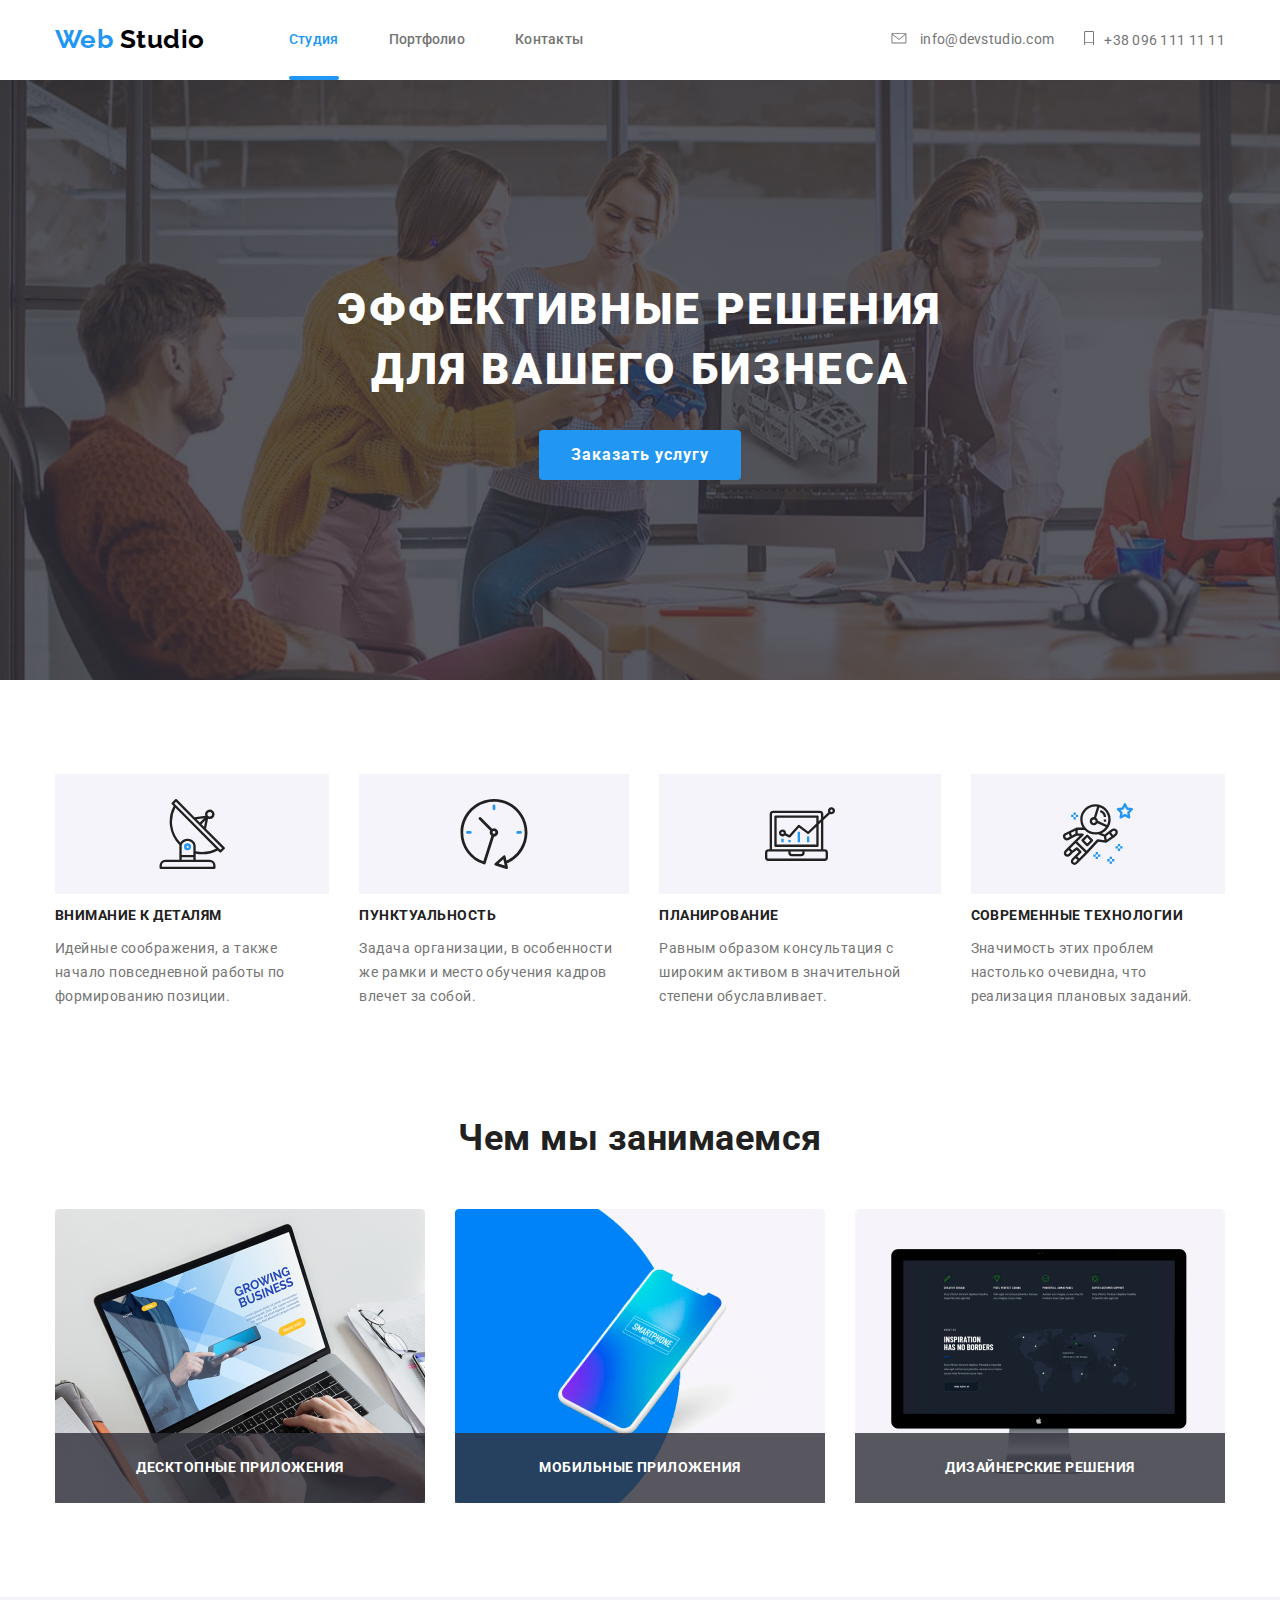
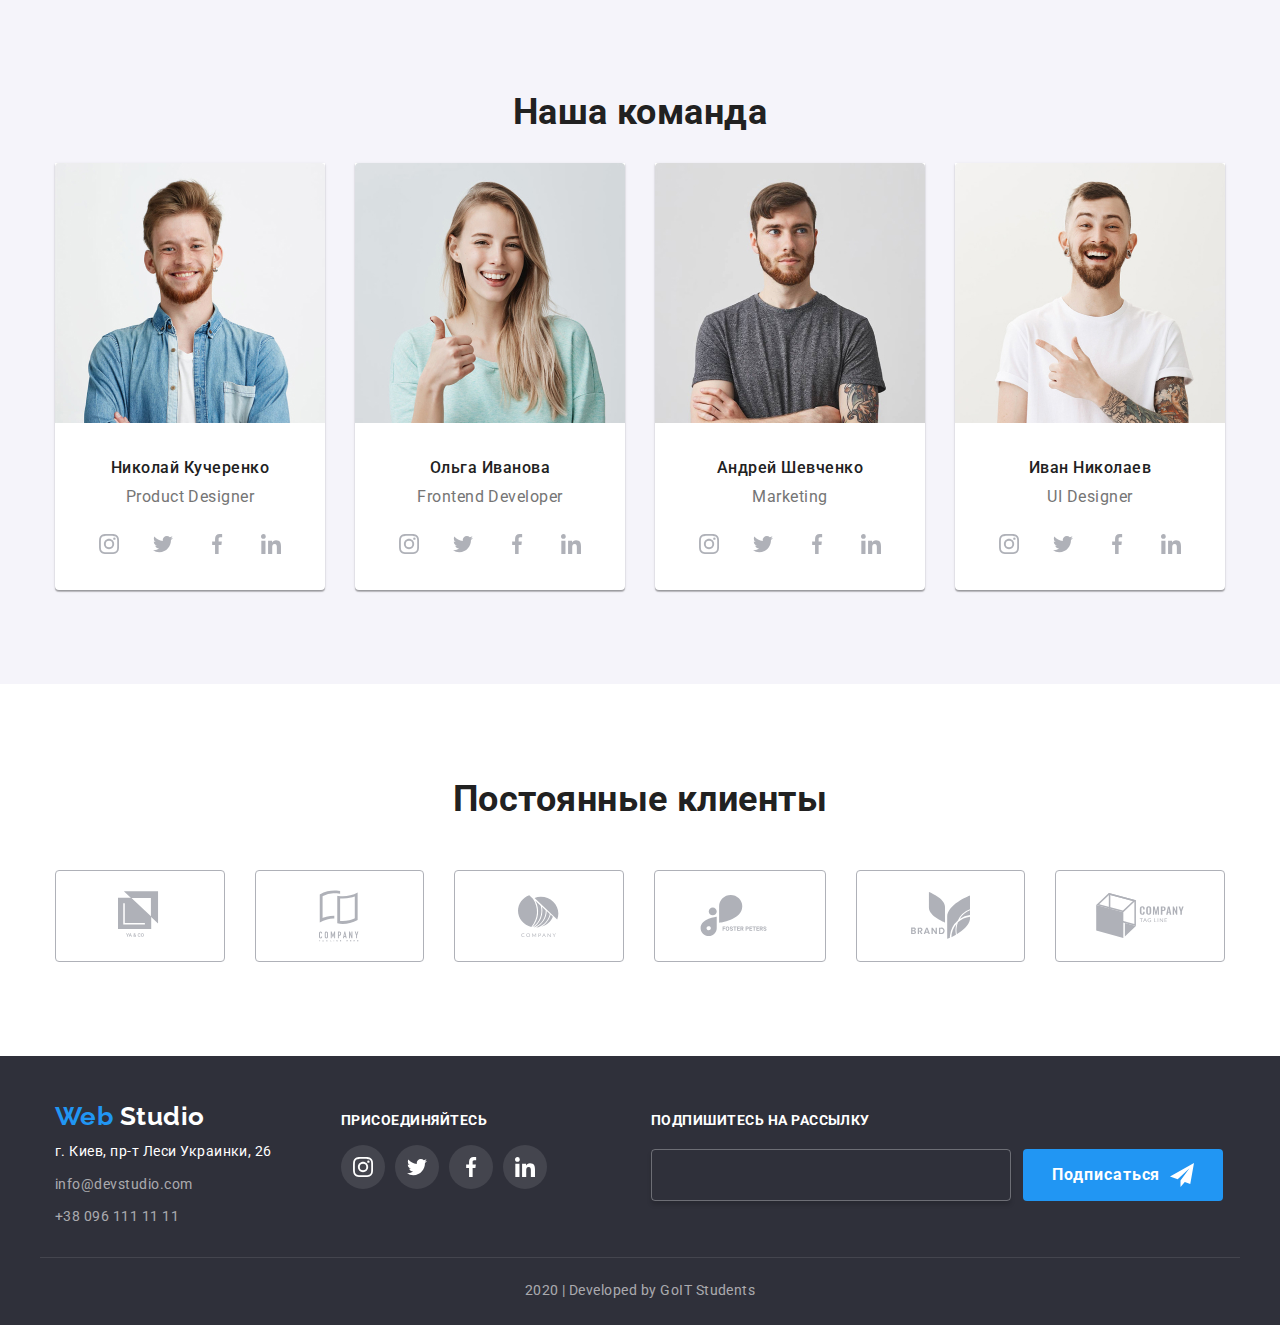
==== index.html @ 57915649 "Start" ====
<!DOCTYPE html>
<html lang="ru">
  <head>
    <meta charset="UTF-8" />
    <meta name="viewport" content="width=device-width, initial-scale=1.0" />
    <title>Document</title>
    <link
      href="https://fonts.googleapis.com/css2?family=Raleway:wght@700&family=Roboto:wght@400;500;700;900&display=swap"
      rel="stylesheet"
    />
    <link rel="stylesheet" href="./css/normalize.css" />
    <link rel="stylesheet" href="./css/styles.css" />
  </head>
  <body>
    <header class="page-header">
      <div class="container">
        <nav class="navigation flex-type">
          <a class="link" href="./index.html">
            <span class="logo"
              ><span class="logo-colored">Web</span> Studio</span
            ></a
          >
          <!-- логотип -->

          <ul class="site-nav flex-type">
            <li>
              <a class="link" href="./index.html">
                <span class="current-page">Студия</span></a
              >
            </li>
            <li><a class="link" href="./portfolio.html"> Портфолио</a></li>
            <li><a href="" class="link">Контакты</a></li>
          </ul>
        </nav>

        <ul class="site-auth flex-type">
          <li>
            <a class="text link" href="mailto:info@devstudio.com">
              <svg class="icon-mail">
                <use href="./img/symbol-defs2.svg#icon-envelope"></use>
              </svg>
              info@devstudio.com
            </a>
          </li>
          <li>
            <a class="text link" href="tel:380961111111"
              ><svg class="icon-vector">
                <use href="./img/symbol-defs2.svg#icon-vector"></use></svg
              >+38 096 111 11 11</a
            >
          </li>
        </ul>
      </div>
    </header>

    <main>
      <!-- Герой -->

      <section class="hero-container">
        <h1 class="hero-title">
          Эффективные решения <br />
          для вашего бизнеса
        </h1>
        <a class="hero-button link" href="">Заказать услугу</a>
      </section>

      <section class="advantage">
        <!-- Скрытый заголовок H2 -->
        <h2 class="visibility">Приемущества</h2>

        <ul class="container">
          <li class="advantage-card">
            <div class="icon-background">
              <svg class="icon-advantage">
                <use href="./img/symbol-defs2.svg#icon-satellite"></use>
              </svg>
            </div>
            <h3 class="subtitle">Внимание к деталям</h3>
            <p class="text">
              Идейные соображения, а также начало повседневной работы по
              формированию позиции.
            </p>
          </li>

          <li class="advantage-card">
            <div class="icon-background">
              <svg class="icon-advantage">
                <use href="./img/symbol-defs2.svg#icon-clock"></use>
              </svg>
            </div>

            <h3 class="subtitle">Пунктуальность</h3>
            <p class="text">
              Задача организации, в особенности же рамки и место обучения кадров
              влечет за собой.
            </p>
          </li>

          <li class="advantage-card">
            <div class="icon-background">
              <svg class="icon-advantage">
                <use href="./img/symbol-defs2.svg#icon-diagram"></use>
              </svg>
            </div>
            <h3 class="subtitle">Планирование</h3>
            <p class="text">
              Равным образом консультация с широким активом в значительной
              степени обуславливает.
            </p>
          </li>

          <li class="advantage-card">
            <div class="icon-background">
              <svg class="icon-advantage">
                <use href="./img/symbol-defs2.svg#icon-astronaut"></use>
              </svg>
            </div>
            <h3 class="subtitle">Современные технологии</h3>
            <p class="text">
              Значимость этих проблем настолько очевидна, что реализация
              плановых заданий.
            </p>
          </li>
        </ul>
      </section>

      <section class="duties">
        <h2 class="title">Чем мы занимаемся</h2>
        <ul class="container">
          <li class="duties-card desktop">
            <p class="subtitle">Десктопные приложения</p>
          </li>

          <li class="duties-card mobile">
            <p class="subtitle">Мобильные приложения</p>
          </li>

          <li class="duties-card design">
            <p class="subtitle">Дизайнерские решения</p>
          </li>
        </ul>
      </section>

      <section class="team">
        <h2 class="title">Наша команда</h2>

        <ul class="container">
          <li class="team-card">
            <img
              src="./img/John_Smith.jpg"
              alt="Николай Кучеренко"
              width="270"
              height="260"
            />
            <h3 class="team-subtitle">Николай Кучеренко</h3>
            <p class="text">Product Designer</p>

            <ul class="flex-type">
              <li class="shell">
                <a
                  class="social-block"
                  href="https://www.instagram.com/"
                  aria-label="Ссылка на Instagram"
                  ><svg class="social-link">
                    <use
                      href="./img/symbol-defs2.svg#icon-instagram"
                    ></use></svg
                ></a>
              </li>
              <li class="shell">
                <a
                  class="social-block"
                  href="https://twitter.com/explore"
                  aria-label="Ссылка на Twitter"
                  ><svg class="social-link">
                    <use href="./img/symbol-defs2.svg#icon-twitter"></use></svg
                ></a>
              </li>
              <li class="shell">
                <a
                  class="social-block"
                  href="https://www.facebook.com/"
                  aria-label="Ссылка на Facebook"
                  ><svg class="social-link">
                    <use href="./img/symbol-defs2.svg#icon-facebook"></use></svg
                ></a>
              </li>
              <li class="shell">
                <a
                  class="social-block"
                  href="https://www.linkedin.com/feed/"
                  aria-label="Ссылка на LinkedIn"
                  ><svg class="social-link">
                    <use href="./img/symbol-defs2.svg#icon-linkedin"></use></svg
                ></a>
              </li>
            </ul>
          </li>

          <li class="team-card">
            <img
              src="./img/Marta_Stewart.jpg"
              alt="Ольга Иванова"
              width="270"
              height="260"
            />
            <h3 class="team-subtitle">Ольга Иванова</h3>
            <p class="text">Frontend Developer</p>

            <ul class="flex-type">
              <li class="shell">
                <a
                  class="social-block"
                  href="https://www.instagram.com/"
                  aria-label="Ссылка на Instagram"
                  ><svg class="social-link">
                    <use
                      href="./img/symbol-defs2.svg#icon-instagram"
                    ></use></svg
                ></a>
              </li>
              <li class="shell">
                <a
                  class="social-block"
                  href="https://twitter.com/explore"
                  aria-label="Ссылка на Twitter"
                  ><svg class="social-link">
                    <use href="./img/symbol-defs2.svg#icon-twitter"></use></svg
                ></a>
              </li>
              <li class="shell">
                <a
                  class="social-block"
                  href="https://www.facebook.com/"
                  aria-label="Ссылка на Facebook"
                  ><svg class="social-link">
                    <use href="./img/symbol-defs2.svg#icon-facebook"></use></svg
                ></a>
              </li>
              <li class="shell">
                <a
                  class="social-block"
                  href="https://www.linkedin.com/feed/"
                  aria-label="Ссылка на LinkedIn"
                  ><svg class="social-link">
                    <use href="./img/symbol-defs2.svg#icon-linkedin"></use></svg
                ></a>
              </li>
            </ul>
          </li>

          <li class="team-card">
            <img
              src="./img/Robert_Jakis.jpg"
              alt="Андрей Шевченко"
              width="270"
              height="260"
            />
            <h3 class="team-subtitle">Андрей Шевченко</h3>
            <p class="text">Marketing</p>

            <ul class="flex-type">
              <li class="shell">
                <a
                  class="social-block"
                  href="https://www.instagram.com/"
                  aria-label="Ссылка на Instagram"
                  ><svg class="social-link">
                    <use
                      href="./img/symbol-defs2.svg#icon-instagram"
                    ></use></svg
                ></a>
              </li>
              <li class="shell">
                <a
                  class="social-block"
                  href="https://twitter.com/explore"
                  aria-label="Ссылка на Twitter"
                  ><svg class="social-link">
                    <use href="./img/symbol-defs2.svg#icon-twitter"></use></svg
                ></a>
              </li>
              <li class="shell">
                <a
                  class="social-block"
                  href="https://www.facebook.com/"
                  aria-label="Ссылка на Facebook"
                  ><svg class="social-link">
                    <use href="./img/symbol-defs2.svg#icon-facebook"></use></svg
                ></a>
              </li>
              <li class="shell">
                <a
                  class="social-block"
                  href="https://www.linkedin.com/feed/"
                  aria-label="Ссылка на LinkedIn"
                  ><svg class="social-link">
                    <use href="./img/symbol-defs2.svg#icon-linkedin"></use></svg
                ></a>
              </li>
            </ul>
          </li>

          <li class="team-card">
            <img
              src="./img/Martin_Doe.jpg"
              alt="Иван Николаев"
              width="270"
              height="260"
            />
            <h3 class="team-subtitle">Иван Николаев</h3>
            <p class="text">UI Designer</p>

            <ul class="flex-type">
              <li class="shell">
                <a
                  class="social-block"
                  href="https://www.instagram.com/"
                  aria-label="Ссылка на Instagram"
                  ><svg class="social-link">
                    <use
                      href="./img/symbol-defs2.svg#icon-instagram"
                    ></use></svg
                ></a>
              </li>
              <li class="shell">
                <a
                  class="social-block"
                  href="https://twitter.com/explore"
                  aria-label="Ссылка на Twitter"
                  ><svg class="social-link">
                    <use href="./img/symbol-defs2.svg#icon-twitter"></use></svg
                ></a>
              </li>
              <li class="shell">
                <a
                  class="social-block"
                  href="https://www.facebook.com/"
                  aria-label="Ссылка на Facebook"
                  ><svg class="social-link">
                    <use href="./img/symbol-defs2.svg#icon-facebook"></use></svg
                ></a>
              </li>
              <li class="shell">
                <a
                  class="social-block"
                  href="https://www.linkedin.com/feed/"
                  aria-label="Ссылка на LinkedIn"
                  ><svg class="social-link">
                    <use href="./img/symbol-defs2.svg#icon-linkedin"></use></svg
                ></a>
              </li>
            </ul>
          </li>
        </ul>
      </section>

      <section class="clients">
        <h2 class="title">Постоянные клиенты</h2>
        <ul class="container">
          <li class="clients-card">
            <svg class="logo-1">
              <use href="./img/symbol-defs2.svg#icon-logo-1"></use>
            </svg>
          </li>

          <li class="clients-card">
            <svg class="logo-2">
              <use href="./img/symbol-defs2.svg#icon-logo-2"></use>
            </svg>
          </li>

          <li class="clients-card">
            <svg class="logo-3">
              <use href="./img/symbol-defs2.svg#icon-logo-3"></use>
            </svg>
          </li>

          <li class="clients-card">
            <svg class="logo-4">
              <use href="./img/symbol-defs2.svg#icon-logo-4"></use>
            </svg>
          </li>

          <li class="clients-card">
            <svg class="logo-5">
              <use href="./img/symbol-defs2.svg#icon-logo-5"></use>
            </svg>
          </li>

          <li class="clients-card">
            <svg class="logo-6">
              <use href="./img/symbol-defs2.svg#icon-logo-6"></use>
            </svg>
          </li>
        </ul>
      </section>
    </main>
    <footer class="page-footer">
      <div class="container">
        <address class="contacts">
          <span class="logo">
            <span class="logo-colored"> Web</span> Studio</span
          >
          <div class="location">
            <span class="location text">г. Киев, пр-т Леси Украинки, 26 </span>

            <a class="link" href="mailto:info@devstudio.com"
              >info@devstudio.com</a
            >

            <a class="link" href="tel:380961111111">+38 096 111 11 11 </a>
          </div>
        </address>

        <div class="connect">
          <b class="subtitle">присоединяйтесь</b>
          <ul class="flex-type">
            <li class="shell">
              <a
                class="social-block"
                href="https://www.instagram.com/"
                aria-label="Ссылка на Instagram"
                ><svg class="social-link">
                  <use href="./img/symbol-defs2.svg#icon-instagram"></use></svg
              ></a>
            </li>
            <li class="shell">
              <a
                class="social-block"
                href="https://twitter.com/explore"
                aria-label="Ссылка на Twitter"
                ><svg class="social-link">
                  <use href="./img/symbol-defs2.svg#icon-twitter"></use></svg
              ></a>
            </li>
            <li class="shell">
              <a
                class="social-block"
                href="https://www.facebook.com/"
                aria-label="Ссылка на Facebook"
                ><svg class="social-link">
                  <use href="./img/symbol-defs2.svg#icon-facebook"></use></svg
              ></a>
            </li>
            <li class="shell">
              <a
                class="social-block"
                href="https://www.linkedin.com/feed/"
                aria-label="Ссылка на LinkedIn"
                ><svg class="social-link">
                  <use href="./img/symbol-defs2.svg#icon-linkedin"></use></svg
              ></a>
            </li>
          </ul>
        </div>

        <div class="subscribe">
          <b class="subtitle">Подпишитесь на рассылку</b>
          <div class="buttons-block">
            <div class="email-button"></div>
            <a class="footer-button link" href=""
              >Подписаться
              <svg class="icon-send">
                <use href="./img/symbol-defs2.svg#icon-send"></use></svg
            ></a>
          </div>
        </div>
      </div>

      <div class="developed">
        <p class="text">2020 | Developed by GoIT Students</p>
      </div>
    </footer>
  </body>
</html>
---- css/styles.css ----
:root {
  --primary-text-color: #757575;
  --text-title-color: #212121;
  --text-accent-color: #2196f3;
  --primary-white-color: #ffffff;
  --primary-icon-color: #afb1b8;
}

body {
  background-color: var(--primary-white-color);
  color: var(--primary-text-color);
  font-family: Roboto, sans-serif;
  letter-spacing: 0.03em;
}

/* .page-header {
  background-color: rgb(219, 22, 114);
} */

ul {
  list-style: none;
}
.visibility {
  display: none;
}
.focus {
  border: 1px solid rgb(219, 22, 114); /* Рамка при получении фокуса */
  width: 80%; /* Ширина поля */
}

.link {
  text-decoration: none;
  /* position: relative; */

  transition-property: color;
  transition-duration: 250ms;
  transition-timing-function: cubic-bezier(0.4, 0, 0.2, 1);
}

.site-nav .link {
  display: flex;
  height: 100%;
  position: relative;
  color: var(--ext-title-colotr);
  align-items: center;
  justify-content: center;
}

.site-auth .link {
  color: var(--primary-text-color);
}
.contacts {
  margin-bottom: 28px;
  margin-right: 69px;
}

.contacts .link {
  color: rgba(255, 255, 255, 0.6);
  /* background-color: #757575; временный цвет */
  font-size: 14px;
  line-height: 1.71;
  font-style: normal;
  display: inline-block;
  margin-top: 9px;
}

.developed .text {
  background-color: #2f303a;
  color: rgba(255, 255, 255, 0.6);
  font-size: 12x;
  line-height: 2;

  padding-top: 18px;
  padding-bottom: 21px;
  margin-top: 0;
  margin-bottom: 0;
}

.link:hover,
.link:focus {
  color: var(--text-accent-color);
}

/* .link:hover .icon-mail {
  fill: var(--text-accent-color);
} */

/* .mail-color {
  color: var(--text-accent-color);
} */

.logo {
  color: #000000;
  font-style: normal;
  font-weight: 700;
  font-size: 26px;
  line-height: 1.19;
  font-family: Raleway, sans-serif;

  display: inline-block;
  padding-top: 24px;
  padding-bottom: 25px;

  transition-property: color;
  transition-duration: 250ms;
  transition-timing-function: cubic-bezier(0.4, 0, 0.2, 1);

  /* border: 2px solid;
  background-color: rgb(219, 22, 114); */
}

.page-footer .logo {
  padding-top: 0;
  padding-bottom: 0;
  margin-top: 45px;
  margin-bottom: 8px;
  color: var(--primary-white-color);
}

.logo-colored {
  color: #2196f3;
}

.navigation .logo:hover,
.navigation .logo:focus {
  color: var(--text-accent-color);
}

.site-nav,
.site-auth {
  /* display: block; */
  font-style: normal;
  font-weight: 500;
  font-size: 14px;
  line-height: 1.14;
  letter-spacing: 0.02em;
  margin-bottom: 0;
  margin-top: 0;
}

.site-nav {
  padding-left: 0;
  margin-left: 84px;
}

/* .site-nav .text {
  color: var(--primary-text-color);
} */

.site-nav .flex-type {
  /* display: block; */
  align-items: center;

  /* margin-top: 0;
  margin-bottom: 0;
  padding-left: 0; */
  /* margin-left: 84px; */
}

/* .block {
  display: flex;
  height: 100%;
} */

.site-nav .link:after {
  content: "";
  position: absolute;
  bottom: 0;
  left: 0;
  height: 4px;
  width: 100%;
  border-radius: 2px;
  background-color: var(--text-accent-color);
  opacity: 0;

  transition-property: opacity;
  transition-duration: 250ms;
  transition-timing-function: cubic-bezier(0.4, 0, 0.2, 1);
}

.site-nav .link:hover:after {
  opacity: 1;
}

.site-nav.flex-type :not(:first-child) {
  padding-left: 50px;
}

.site-auth.flex-type :not(:first-child) {
  padding-left: 30px;
}

.site-auth.flex-type {
  margin-top: auto;
  margin-bottom: auto;
  padding-left: 0;
  margin-left: auto;
  align-items: center;
}
.flex-type .link {
  display: inline-flexbox;
  /* height: 50px; */
  justify-content: center;
  align-items: center;
}

.social-link {
  display: block;
  height: 20px;
  width: 20px;
  fill: var(--primary-icon-color);
}

.social-block {
  display: inline-flex;
  justify-content: center;
  align-items: center;
  height: 44px;
  width: 44px;
  border-radius: 50%;

  transition-property: background-color;
  transition-duration: 250ms;
  transition-timing-function: cubic-bezier(0.4, 0, 0.2, 1);

  /* border: solid 2px tomato; */
  /* background-color: salmon; */
}

.team-card .shell,
.connect .shell {
  display: block;
  margin-right: 10px;
}

.team-card .shell:nth-last-child(1) {
  margin-right: 0px;
}

/* .link-container:last-child {
  margin-right: 50px;
} */

/* .flex-type .social-block :last-child {
  margin-right: 0px;
} */

.social-block:hover,
.social-block:focus {
  background-color: var(--text-accent-color);
}

.social-block:hover .social-link,
.social-block:focus .social-link {
  fill: #ffffff;
}

.current-page {
  color: var(--text-accent-color);
}

.current-page:after {
  content: "";
  position: absolute;
  bottom: 0;
  left: 0;
  height: 4px;
  width: 100%;
  border-radius: 2px;
  background-color: var(--text-accent-color);
  opacity: 1;
}

.studio-color {
  color: var(--text-accent-color);
}

.hero-title {
  color: var(--primary-white-color);
  /* background-color: #757575; временный цвет */
  font-style: normal;
  font-weight: 900;
  font-size: 44px;
  line-height: 1.36;
  text-transform: uppercase;
  letter-spacing: 0.06em;

  /* border: 2px solid tomato; */
  padding-top: 200px;
  margin-top: 0;
  margin-bottom: 30px;
}

.title {
  color: var(--text-title-color);
  font-style: normal;
  font-weight: 700;
  font-size: 36px;
  line-height: 1.17;
  text-align: center;
}

.hero-button,
.footer-button {
  color: #ffffff;
  background-color: var(--text-accent-color);
  font-style: normal;
  font-weight: 700;
  font-size: 16px;
  line-height: 1.87;
  letter-spacing: 0.06em;

  display: inline-block;
  vertical-align: middle;
  /* border: 2px solid tomato; */
  padding: 10px 32px;
  border-radius: 4px;
  margin-top: 0;
  margin-bottom: 200px;
}

.footer-button {
  display: inline-flex;

  margin-top: 20px;
  margin-bottom: 0;
  margin-left: 12px;
  align-items: center;
  padding: 10px 29px;
}

.hero-button:hover,
.hero-button:focus,
.footer-button:hover,
.footer-button:focus {
  color: var(--text-title-color);
}

.footer-button:hover .icon-send {
  fill: var(--text-title-color);
}
.subtitle {
  color: var(--text-title-color);
  font-style: normal;
  font-weight: 700;
  font-size: 14px;
  line-height: 1.14;
  text-transform: uppercase;
}

.text {
  font-style: normal;
  font-weight: 400;
  font-size: 14px;
  line-height: 1.71;
}

.site-auth .text {
  line-height: 1.14;
}
.connect {
  /* display: flex; */
  margin-right: 94px;
  /* border: solid; */
}

.subscribe {
  display: flex;
  flex-wrap: wrap;
  min-width: 500px;
  /* border: solid blanchedalmond; */
}

.email-button {
  display: inline-flex;
  align-items: center;
  justify-content: center;
  min-width: 358px;
  height: 50px;
  /* border: solid; */
  margin-top: 20px;
  margin-bottom: 0;
  border: 1px solid rgba(255, 255, 255, 0.3);
  box-shadow: 0px 4px 4px rgba(0, 0, 0, 0.15);
  border-radius: 4px;
  padding: 0;
}

.buttons-block {
  display: flex;
  /* border: solid red; */
}

.connect .flex-type {
  margin-top: 20;
  margin-bottom: 0;
  padding-left: 0;
}

.connect .subtitle,
.subscribe .subtitle {
  /* background-color: #757575; временный цвет */
  color: var(--primary-white-color);
  display: block;
  /* min-width: 400px; */
  /* flex-wrap: nowrap; */
  padding: 0;
  /* margin-bottom: 20px; */
  margin-top: 0;
  /* border: solid 1px tomato; */
}

.icon-send {
  height: 24px;
  width: 24px;
  margin-left: 10px;
  fill: var(--primary-white-color);

  transition-property: fill;
  transition-duration: 250ms;
  transition-timing-function: cubic-bezier(0.4, 0, 0.2, 1);
}
/* hero-butt .button-link .connect .flex-type {
  padding: 0;
  justify-content: flex-start;
  background-color: violet;
} */

.connect .social-block {
  background-color: rgba(255, 255, 255, 0.1);
}

.connect .social-link {
  fill: var(--primary-white-color);
}

.connect .social-block:hover,
.connect .social-block:focus {
  background-color: var(--text-accent-color);
}

.duties-card .subtitle {
  display: flex;
  height: 70px;
  width: inherit;
  background-color: rgba(47, 48, 58, 0.8);
  color: var(--primary-white-color);
  align-items: center;
  justify-content: center;
  margin: 0;

  position: absolute;
  bottom: 0;
}

.duties .title,
.clients .title {
  /* border: 2px solid tomato; */
  margin-top: 0;
  margin-bottom: 50px;
}

.team .title {
  display: inline-block;
  margin-top: 94px;
}

.duties-card {
  display: flex;
  height: 294px;
  width: 370px;

  position: relative;

  /* align-content: center; */
  /* justify-content: center; */
  /* align-items: flex-end; */
  /* text-align: center; */
}

.duties-card.desktop {
  background-image: url(../img/laptop.jpg);
}

.duties-card.mobile {
  background-image: url(../img/phone.jpg);
}

.duties-card.design {
  background-image: url(../img/display.jpg);
}

.duties-card:not(:first-child),
.clients-card:not(:first-child) {
  margin-left: 30px;
}

.clients-card {
  display: flex;
  align-items: center;
  justify-content: center;
  width: 170px;
  height: 90px;
  border: 1px solid var(--primary-icon-color);
  border-radius: 4px;

  transition-property: border;
  transition-duration: 250ms;
  transition-timing-function: cubic-bezier(0.4, 0, 0.2, 1);
}

.clients-card:hover {
  border: 1px solid var(--text-accent-color);
}

.clients-card:hover .logo-1,
.clients-card:hover .logo-2,
.clients-card:hover .logo-3,
.clients-card:hover .logo-4,
.clients-card:hover .logo-5,
.clients-card:hover .logo-6 {
  fill: var(--text-accent-color);
}

.center-block {
  /* display: block; */
  margin-left: auto;
  margin-right: auto;
  /* background-color: tomato; */
}
/* .test {
  width: 1200px;
  display: flex;
  border: 2px solid blue;
} */
.team-subtitle {
  color: var(--text-title-color);
  font-style: normal;
  font-weight: 500;
  font-size: 16px;
  line-height: 1.19;

  display: inline-block;
  margin-top: 30px;
  margin-bottom: 10px;
}

.team .text {
  font-size: 16px;
  line-height: 1.19;
  margin-top: 0;
  margin-bottom: 16px;
}

.contacts .logo {
  font-size: 26px;
  line-height: 1.18;
}

.contacts .logo-colored {
  font-size: 26px;
  line-height: 1.18;
}

.location {
  display: block;
}

.location.text {
  width: max-content;
  color: var(--primary-white-color);
  /* background-color: #757575; */
}

.container {
  /* border: 5px solid tomato; */
  display: flex;
  width: 1170px;
  padding-left: 15px;
  padding-right: 15px;
  background-color: #ffffff;
  margin-left: auto;
  margin-right: auto;
  margin-top: 0;
  margin-bottom: 0;
  /* background-color: tomato; */
}

.flex-type,
.link-container {
  display: flex;
  /* border: solid; */
}

.team-card .flex-type {
  padding: 0;
  justify-content: center;
  align-items: center;
  /* background-color: rgb(219, 22, 114); */
}

.team-card {
  background-color: #ffffff;
  box-shadow: 0px 2px 1px rgba(0, 0, 0, 0.2), 0px 1px 1px rgba(0, 0, 0, 0.14),
    0px 1px 3px rgba(0, 0, 0, 0.12);
  border-radius: 0px 0px 4px 4px;
}

.icon-mail {
  width: 16px;
  height: 11.2px;
  margin-right: 10px;
  fill: currentColor;
}

.icon-vector {
  width: 10px;
  height: 14.92px;
  margin-right: 10px;
  fill: currentColor;
}

.icon-advantage {
  display: block;
  height: 70px;
  width: 70px;
  padding-bottom: 25px;
  padding-top: 25px;
  /* background-color: #f5f4fa; */
  border-radius: 4px;
}

.advantage .container {
  margin-top: 0;
  margin-bottom: 0;
  /* justify-content: space-between; */
}

.container .advantage-card {
  /* background-color: tomato; */
  width: calc((100% -120px) / 4);
  text-align: left;
}

.advantage-card:not(:first-child),
.team-card:not(:first-child) {
  margin-left: 30px;
}

.team-card .flex-type {
  padding: 0;
  justify-content: center;
  margin-bottom: 24px;
}

.advantage-card .icon-background {
  display: flex;
  background-color: #f5f4fa;
  justify-content: center;
}

.hero-container {
  max-width: 1600px;
  display: block;
  text-align: center;
  background-color: #757575; /*временный цвет*/
  /* border: 2px solid green; */
  margin-left: auto;
  margin-right: auto;
  background-image: linear-gradient(
      to right,
      rgba(47, 48, 58, 0.8),
      rgba(47, 48, 58, 0.8)
    ),
    url(../img/Header.jpg);
}

.duties,
.advantage,
.clients,
.portfolio {
  display: block;
  text-align: center;
  /* border: 2px solid green; */
  margin-top: 94px;
  /* background-color: rgb(219, 22, 114); */
}

.clients .logo-1 {
  height: 49.23px;
  width: 44.27px;
  fill: var(--primary-icon-color);

  transition-property: fill;
  transition-duration: 250ms;
  transition-timing-function: cubic-bezier(0.4, 0, 0.2, 1);
}

.clients .logo-2 {
  height: 52px;
  width: 40px;
  fill: var(--primary-icon-color);

  transition-property: fill;
  transition-duration: 250ms;
  transition-timing-function: cubic-bezier(0.4, 0, 0.2, 1);
}

.clients .logo-3 {
  height: 42.6px;
  width: 41px;
  fill: var(--primary-icon-color);

  transition-property: fill;
  transition-duration: 250ms;
  transition-timing-function: cubic-bezier(0.4, 0, 0.2, 1);
}

.clients .logo-4 {
  height: 42.02px;
  width: 79.66 / px;
  fill: var(--primary-icon-color);

  transition-property: fill;
  transition-duration: 250ms;
  transition-timing-function: cubic-bezier(0.4, 0, 0.2, 1);
}

.clients .logo-5 {
  height: 47px;
  width: 59px;
  fill: var(--primary-icon-color);

  transition-property: fill;
  transition-duration: 250ms;
  transition-timing-function: cubic-bezier(0.4, 0, 0.2, 1);
}

.clients .logo-6 {
  height: 45.44px;
  width: 88.48px;
  fill: var(--primary-icon-color);

  transition-property: fill;
  transition-duration: 250ms;
  transition-timing-function: cubic-bezier(0.4, 0, 0.2, 1);
}

.team {
  /* border: 2px solid green; */
  /* max-width: 1600px; */
  display: block;
  text-align: center;

  background-color: #f5f4fa;

  margin-top: 94px;
  /* margin-left: auto;
  margin-right: auto; */
}
.page-footer {
  display: block;
  /* width: 1600px; */
  text-align: center;
  /* border: 2px solid green; */
  margin-top: 94px;
  /* margin-right: auto;
  margin-left: auto; */
  background-color: #2f303a;
}

.team .container {
  padding-bottom: 94px;
  padding-left: 0;
  padding-right: 0;
  background-color: #f5f4fa;
  /* border: 2px solid green; */
}

.page-footer .container {
  text-align: left;
  align-items: baseline;
  background-color: #2f303a;
  border-bottom: 1px solid rgba(255, 255, 255, 0.1);
}

/* .page-footer .contacts {
  display: flex;
  flex-direction: column;
  justify-content: stretch;
} */

/* -----------------PORTFOLIO------------------ */
.portfolio-buttons.text {
  color: var(--text-title-color);
  background-color: #f5f4fa;
  font-weight: 500;
  font-size: 16px;
  line-height: 1.62;

  transition-property: color;
  transition-duration: 250ms;
  transition-timing-function: cubic-bezier(0.4, 0, 0.2, 1);
}

.portfolio-buttons {
  justify-content: center;
  margin-bottom: 50px;
}
.portfolio-buttons :not(:first-child) {
  margin-left: 8px;
}

.portfolio-button {
  background-color: #f5f4fa;
  color: var(--text-title-color);
  font-family: Roboto;
  font-style: normal;
  font-weight: 500;
  font-size: 16px;
  line-height: 1.62;
  letter-spacing: 0.03em;

  padding: 6px 22px;
  border-radius: 4px;
  border: 1px solid transparent;

  transition-property: background-color;
  transition-duration: 250ms;
  transition-timing-function: cubic-bezier(0.4, 0, 0.2, 1);
}

.portfolio-button:hover,
.portfolio-button:focus {
  color: var(--primary-white-color);
  background-color: var(--text-accent-color);
}

.features .subtitle {
  font-size: 18px;
  line-height: 2;
  letter-spacing: 0.06em;
  text-transform: none;
}

.features .text {
  color: var(--primary-text-color);
  font-size: 16px;
  line-height: 1.87;
}

.description.text {
  color: var(--primary-white-color); /*временный цвет*/
  background-color: #757575;
  font-size: 18px;
  line-height: 1.56;
}

.portfolio-card {
  display: block;
  width: calc((100% - 60px) / 3);
  margin-left: 30px;
  margin-bottom: 30px;
  /* outline: solid; */
  /* border: solid; */
  /* overflow: hidden; */
  /* box-shadow: 0px 4px 4px rgba(0, 0, 0, 0.25); */

  transition-property: box-shadow;
  transition-duration: 250ms;
  transition-timing-function: cubic-bezier(0.4, 0, 0.2, 1);
}

.portfolio-card:nth-child(3n + 1) {
  margin-left: 0;
}

.portfolio-card:nth-last-child(-n + 3) {
  margin-bottom: 0;
}

.portfolio .features.container {
  /* background-color: tomato; */
  text-align: left;
  flex-wrap: wrap;
  justify-content: flex-start;
}

.portfolio-card .subtitle {
  display: block;
  margin-top: 20px;
  margin-bottom: 4px;
  padding-left: 24px;
}
.portfolio-card .text {
  display: block;
  margin-top: 0;
  margin-bottom: 20px;
  padding-left: 24px;
}
.portfolio-card .description {
  display: flex;
  text-align: center;
  position: absolute;
  color: var(--primary-white-color);
  bottom: 0;
  left: 0;
  height: 100%;
  align-items: center;
  /* justify-content: center; */
  padding: 5px;
  margin-top: 0;
  margin-bottom: 0;
  background-color: rgba(33, 150, 243, 0.9);
  transform: translateY(100%);
  transition: transform 250ms cubic-bezier(0.4, 0, 0.2, 1);
}

.portfolio-card:hover,
.portfolio-card:focus-within {
  box-shadow: 0px 4px 4px rgba(0, 0, 0, 0.25);
}

.portfolio-card :focus-within {
  outline: none;
}

.portfolio-card:hover .description,
.portfolio-card:focus-within .description {
  transform: translateY(0%);
}

/* .pin::before {
  display: block;
  content: "";
  position: absolute;
  top: 0;
  left: 0;
  width: 100%;
  height: 294px;
  background-color: rgba(33, 150, 243, 0.1);
  transform: translateY(100%);
  transition: transform 250ms cubic-bezier(0.4, 0, 0.2, 1);
} */

/* .portfolio-card:hover .pin::before {
  transform: translateY(0);
} */

.pin {
  position: relative;
  overflow: hidden;
}

/* -----------------FORMS------------------ */
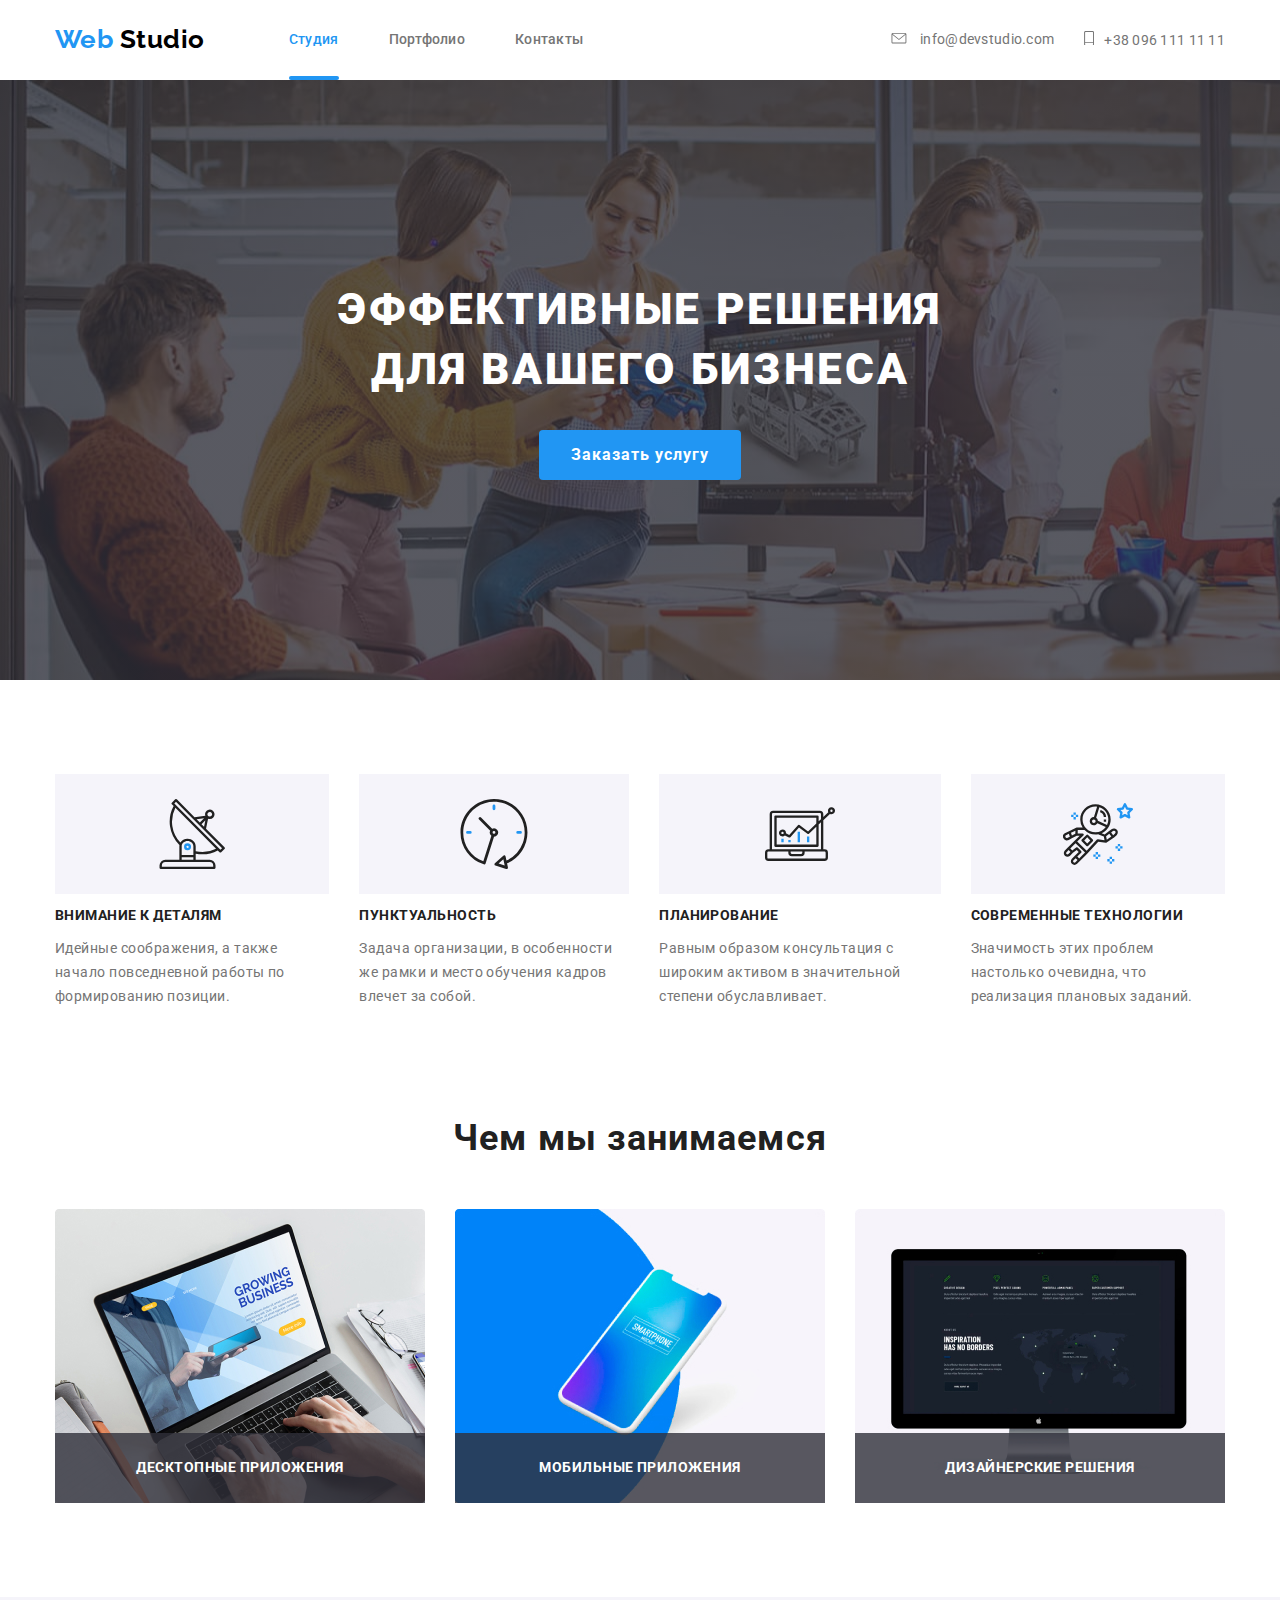
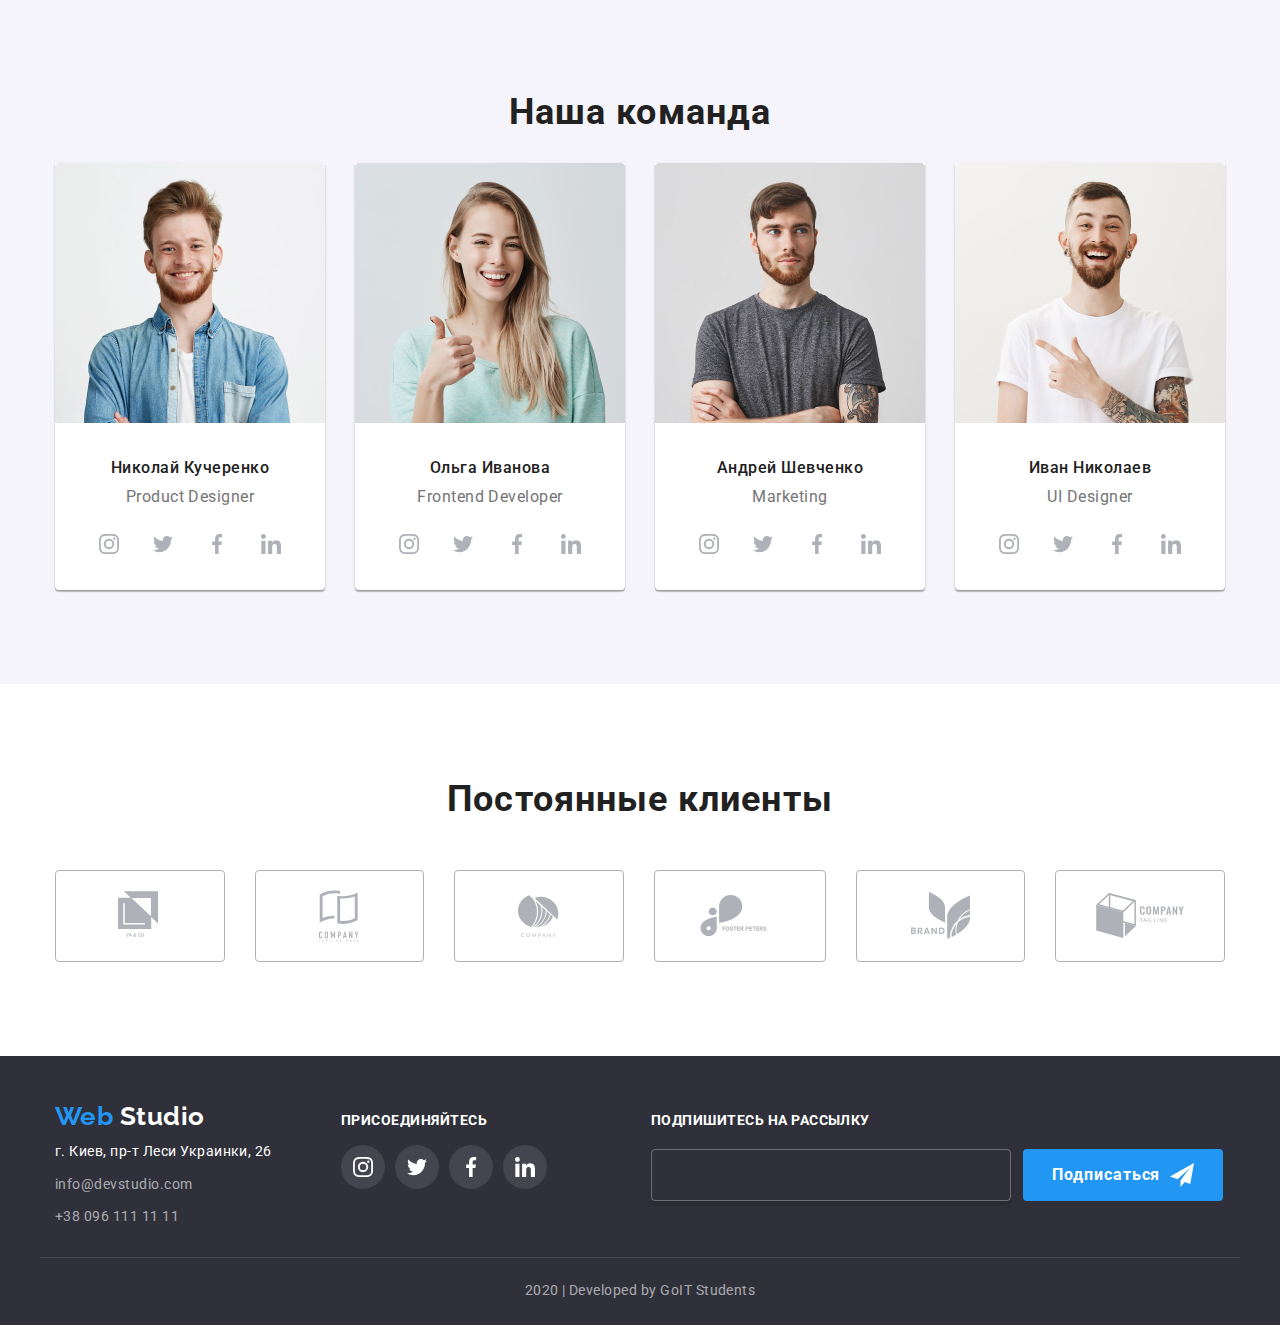
==== commit 08f605b7: "form:" ====
--- a/index.html
+++ b/index.html
@@ -61,12 +61,39 @@
           Эффективные решения <br />
           для вашего бизнеса
         </h1>
-        <a class="hero-button link" href="">Заказать услугу</a>
+
+        <button data-modal-open class="hero-button link">
+          Заказать услугу
+        </button>
+        <div class="backdrop is-hidden" data-modal>
+          <div class="modal">
+            <form class="js-speaker-form form-test">
+              <h1 class="title">
+                Оставьте свои данные, мы вам перезвоним
+              </h1>
+              <div class="form-field">
+                <input
+                  type="text"
+                  name="name"
+                  id="name"
+                  placeholder=" "
+                  class="form-input"
+                />
+                <label for="name" class="form-lable">Имя</label>
+              </div>
+            </form>
+
+            <!-- <p class="form-test">
+              Lorem ipsum dolor sit amet consectetur adipisicing elit.
+            </p> -->
+            <button data-modal-close>Закрыть</button>
+          </div>
+        </div>
       </section>
 
       <section class="advantage">
         <!-- Скрытый заголовок H2 -->
-        <h2 class="visibility">Приемущества</h2>
+        <h2 class="is-hidden">Приемущества</h2>
 
         <ul class="container">
           <li class="advantage-card">
@@ -472,5 +499,21 @@
         <p class="text">2020 | Developed by GoIT Students</p>
       </div>
     </footer>
+
+    <script>
+      (() => {
+        document
+          .querySelector(".js-speaker-form")
+          .addEventListener("submit", (e) => {
+            e.preventDefault();
+            new FormData(e.currentTarget).forEach((value, name) =>
+              console.log(`${name}: ${value}`)
+            );
+            e.currentTarget.reset();
+          });
+      })();
+    </script>
+
+    <script src="./js/modal.js"></script>
   </body>
 </html>
--- a/css/styles.css
+++ b/css/styles.css
@@ -20,7 +20,10 @@
 ul {
   list-style: none;
 }
-.visibility {
+.is-hidden {
+  /* visibility: hidden;
+  opacity: 0;
+  pointer-events: none; */
   display: none;
 }
 .focus {
@@ -298,6 +301,7 @@
   font-size: 36px;
   line-height: 1.17;
   text-align: center;
+  letter-spacing: 0.03em;
 }
 
 .hero-button,
@@ -309,6 +313,7 @@
   font-size: 16px;
   line-height: 1.87;
   letter-spacing: 0.06em;
+  border: none;
 
   display: inline-block;
   vertical-align: middle;
@@ -334,6 +339,7 @@
 .footer-button:hover,
 .footer-button:focus {
   color: var(--text-title-color);
+  outline: none;
 }
 
 .footer-button:hover .icon-send {
@@ -953,3 +959,81 @@
 }
 
 /* -----------------FORMS------------------ */
+.backdrop {
+  position: fixed;
+  top: 0;
+  left: 0;
+  width: 100%;
+  height: 100%;
+  background-color: rgba(0, 0, 0, 0.5);
+  opacity: 1;
+  visibility: visible;
+  transition: opacity 250ms cubic-bezier(0.4, 0, 0.2, 1),
+    visibility 250ms cubic-bezier(0.4, 0, 0.2, 1);
+}
+
+.form-test {
+  /* display: flex; */
+  /* flex-direction: column;
+  align-items: flex-start; */
+  width: 528px;
+  height: 581px;
+  outline: 1px solid tomato;
+  margin-left: auto;
+  margin-right: auto;
+  padding: 40px;
+  background-color: #ffffff;
+  /* justify-content: flex-start; */
+}
+.hero-container .title {
+  font-size: 20px;
+  line-height: 1.15;
+  margin-right: auto;
+  margin-left: auto;
+  margin-top: 0;
+  margin-bottom: 30px;
+}
+
+.form-field {
+  position: relative;
+  display: flex;
+  flex-direction: column;
+  /* align-items: flex-start; */
+  /* justify-content: flex-start; */
+  outline: solid #e61b70d5;
+  /* background-color: rgb(219, 22, 114); */
+}
+
+.form-field input {
+  height: 40px;
+}
+
+.form-lable {
+  position: absolute;
+  top: 50%;
+  left: 42px;
+  transform: translateY(-50%);
+  color: var(--primary-text-color);
+  font-size: 14px;
+  line-height: 1.14px;
+  letter-spacing: 0.01em;
+  transition: transform 250ms linear;
+}
+
+.form-input:focus + .form-lable,
+.form-input:not(:placeholder-shown) + .form-lable {
+  color: var(--text-accent-color);
+  transform: translate(-16px, -34px);
+  /* transform: translate3d(-34px, -34px); */
+}
+/* .form-field input {
+  width: 100%;
+} */
+/* .form-test {
+  display: inline-block;
+  width: 100%;
+  align-items: center;
+  justify-content: center;
+
+  background-color: tomato;
+} */
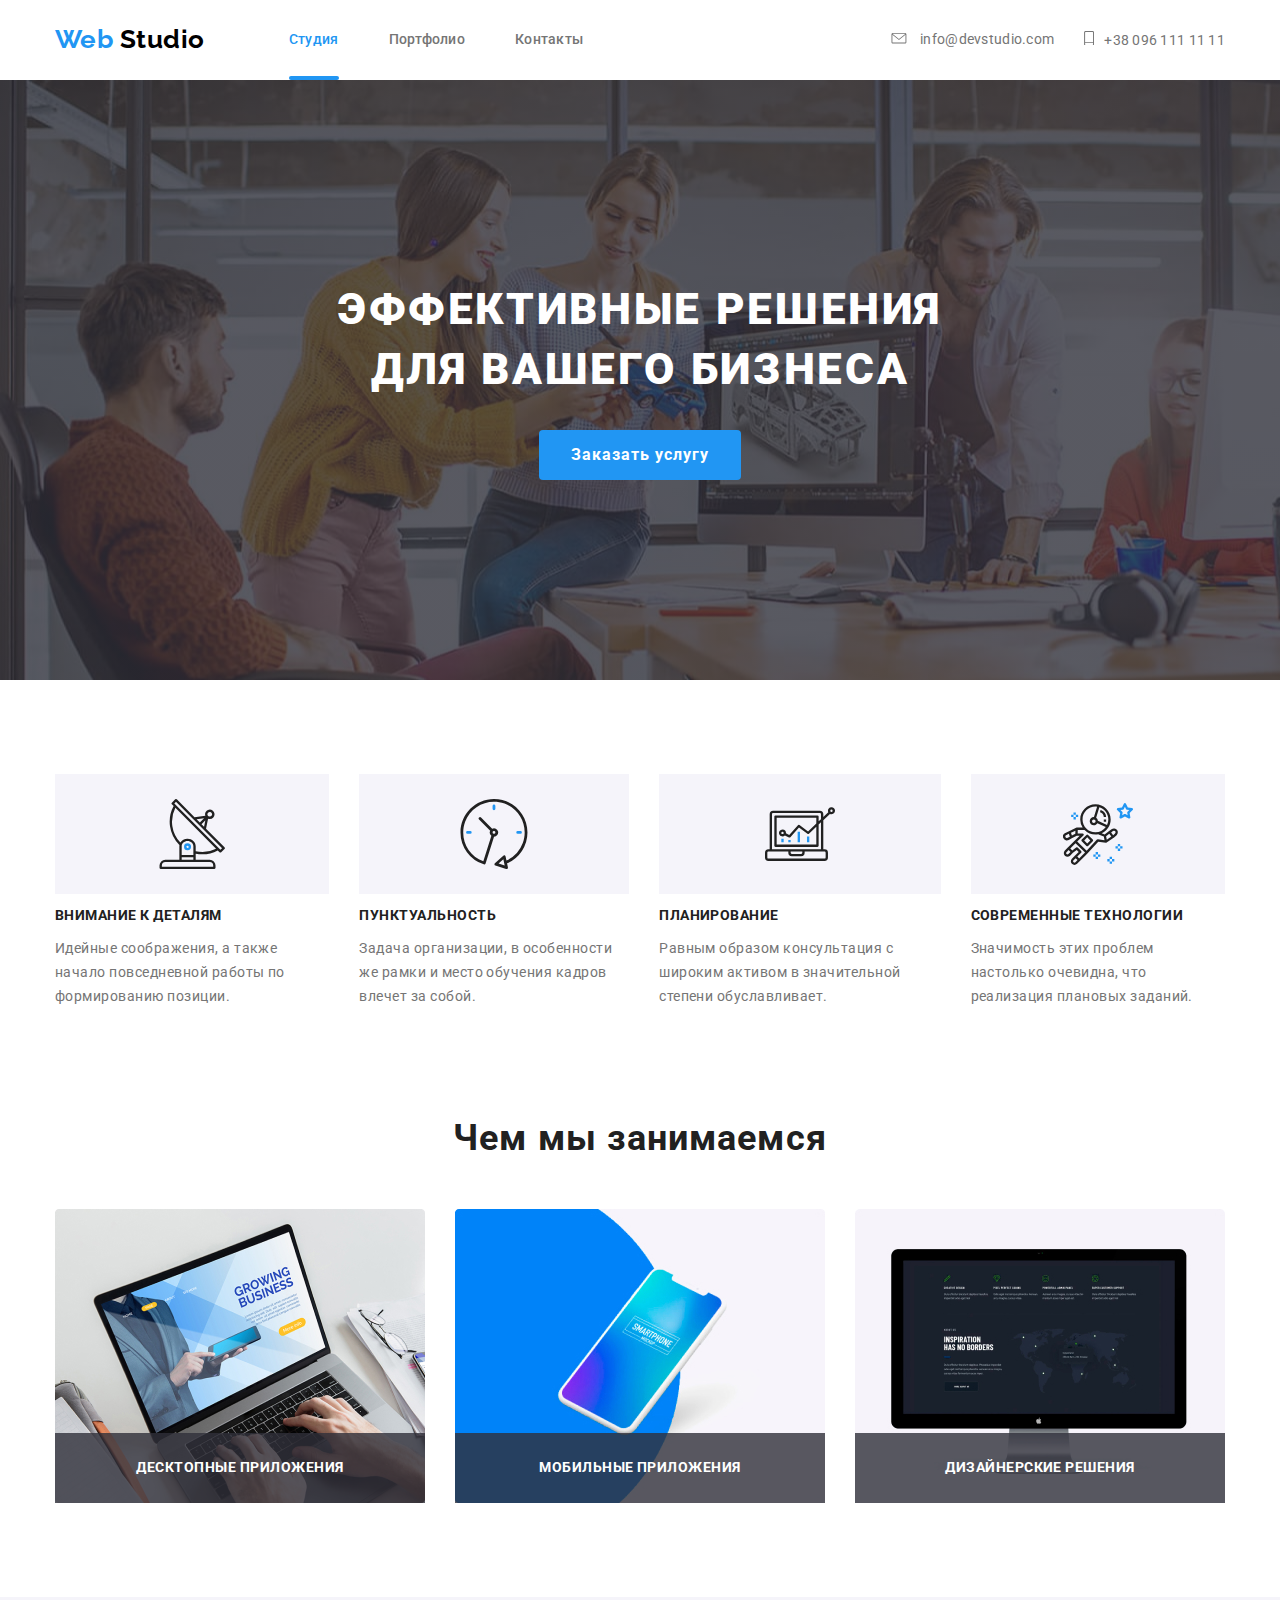
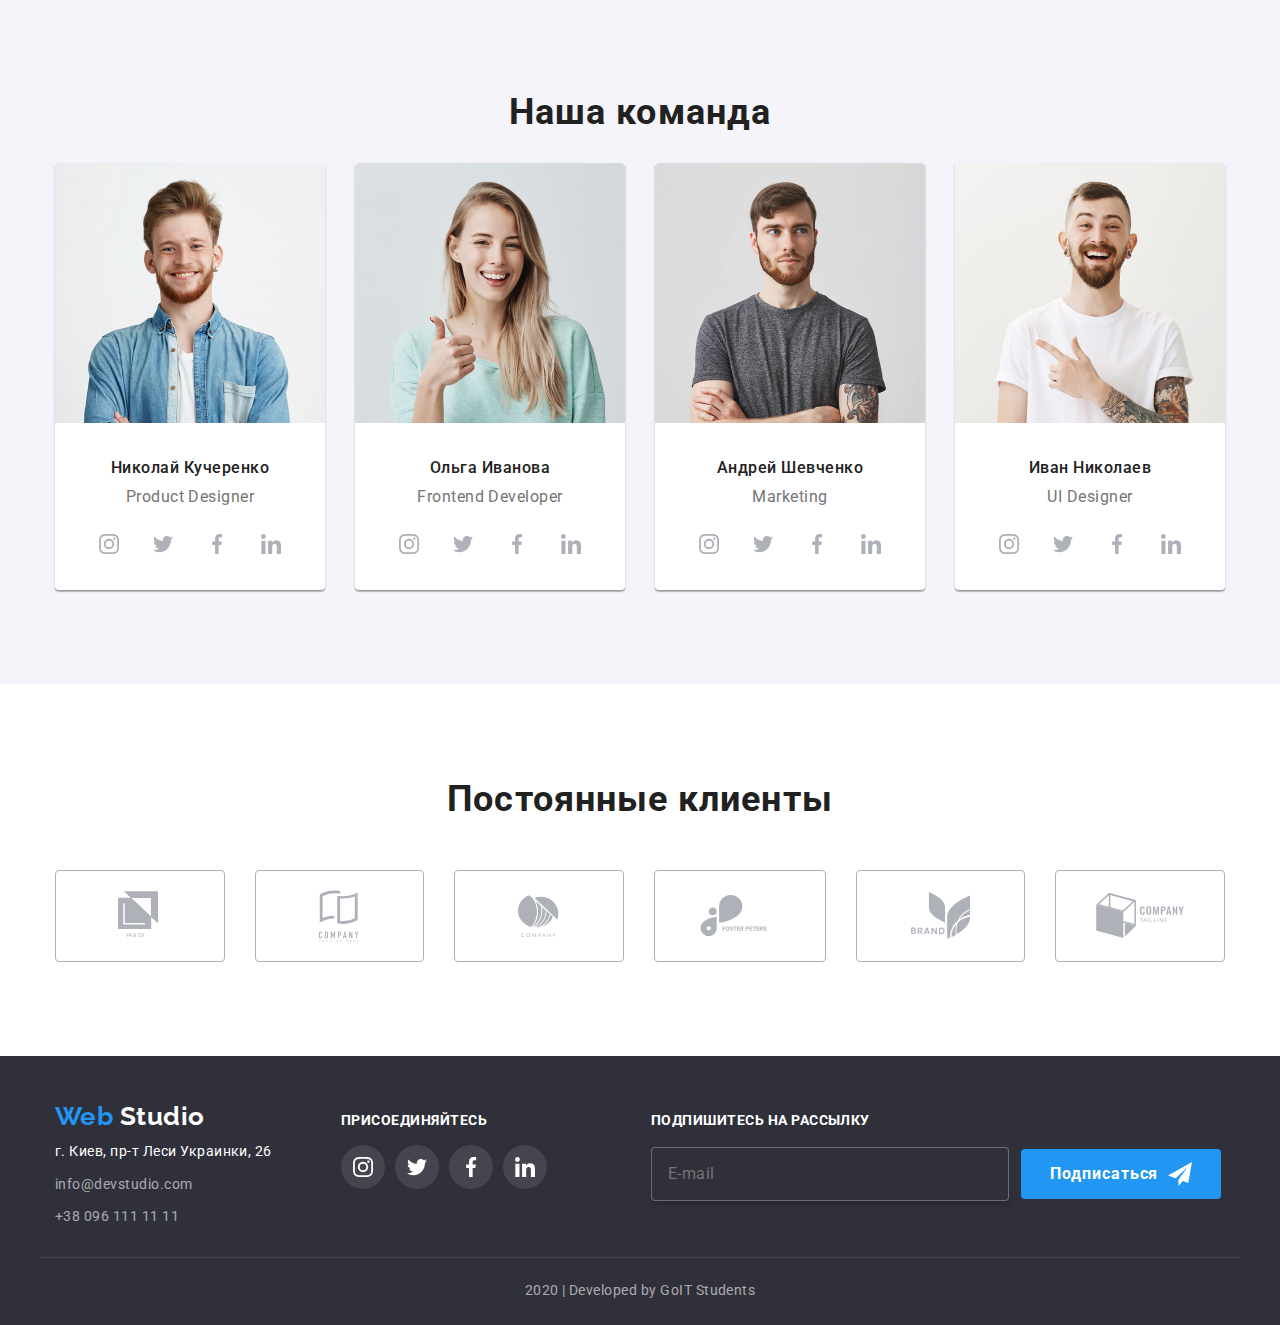
==== commit 2d9491f1: "finished form and footer" ====
--- a/index.html
+++ b/index.html
@@ -65,9 +65,10 @@
         <button data-modal-open class="hero-button link">
           Заказать услугу
         </button>
+
         <div class="backdrop is-hidden" data-modal>
           <div class="modal">
-            <form class="js-speaker-form form-test">
+            <form class="js-speaker-form">
               <h1 class="title">
                 Оставьте свои данные, мы вам перезвоним
               </h1>
@@ -80,13 +81,80 @@
                   class="form-input"
                 />
                 <label for="name" class="form-lable">Имя</label>
+
+                <svg class="icon-formbox">
+                  <use href="./img/symbol-defs2.svg#icon-person-black"></use>
+                </svg>
+              </div>
+
+              <div class="form-field">
+                <input
+                  type="tel"
+                  name="tel"
+                  id="tel"
+                  placeholder=" "
+                  class="form-input"
+                />
+                <label for="tel" class="form-lable">Телефон</label>
+
+                <svg class="icon-formbox">
+                  <use href="./img/symbol-defs2.svg#icon-phone-black"></use>
+                </svg>
+              </div>
+
+              <div class="form-field">
+                <input
+                  type="imail"
+                  name="mail"
+                  id="mail"
+                  placeholder=" "
+                  class="form-input"
+                />
+                <label for="mail" class="form-lable">Почта</label>
+
+                <svg class="icon-formbox">
+                  <use href="./img/symbol-defs2.svg#icon-email-black"></use>
+                </svg>
+              </div>
+
+              <div class="form-field">
+                <textarea
+                  placeholder=" "
+                  name=""
+                  id=""
+                  cols=""
+                  rows=""
+                  class="input-comments"
+                ></textarea>
+                <label for="" class="comment-lable">Комментарий</label>
+              </div>
+
+              <div class="form-conditions">
+                <label for="policy" class="policy-lable">
+                  <input
+                    type="checkbox"
+                    name="policy"
+                    id="policy"
+                    class="checkbox"
+                  />
+                  <span class="icon-checked"></span>Соглашаюсь с рассылкой и
+                  принимаю
+                  <a class="contract-conditions" href="">
+                    Условия договора</a
+                  ></label
+                >
+              </div>
+
+              <div class="form-button">
+                <button class="accept-button">Принять</button>
               </div>
             </form>
 
-            <!-- <p class="form-test">
-              Lorem ipsum dolor sit amet consectetur adipisicing elit.
-            </p> -->
-            <button data-modal-close>Закрыть</button>
+            <button data-modal-close class="close-button">
+              <svg class="icon-close">
+                <use href="./img/symbol-defs2.svg#icon-close"></use>
+              </svg>
+            </button>
           </div>
         </div>
       </section>
@@ -485,7 +553,16 @@
         <div class="subscribe">
           <b class="subtitle">Подпишитесь на рассылку</b>
           <div class="buttons-block">
-            <div class="email-button"></div>
+            <div class="email-button">
+              <input
+                type="imail"
+                name="mail"
+                id="mail"
+                placeholder="E-mail"
+                class="form-input"
+              />
+              <label for="mail" class="form-lable"></label>
+            </div>
             <a class="footer-button link" href=""
               >Подписаться
               <svg class="icon-send">
--- a/css/styles.css
+++ b/css/styles.css
@@ -4,6 +4,7 @@
   --text-accent-color: #2196f3;
   --primary-white-color: #ffffff;
   --primary-icon-color: #afb1b8;
+  --background-footer: #2f303a;
 }
 
 body {
@@ -83,14 +84,6 @@
 .link:focus {
   color: var(--text-accent-color);
 }
-
-/* .link:hover .icon-mail {
-  fill: var(--text-accent-color);
-} */
-
-/* .mail-color {
-  color: var(--text-accent-color);
-} */
 
 .logo {
   color: #000000;
@@ -305,7 +298,8 @@
 }
 
 .hero-button,
-.footer-button {
+.footer-button,
+.accept-button {
   color: #ffffff;
   background-color: var(--text-accent-color);
   font-style: normal;
@@ -386,10 +380,27 @@
   /* border: solid; */
   margin-top: 20px;
   margin-bottom: 0;
+
+  border-radius: 4px;
+  padding: 0;
+}
+
+.email-button .form-input {
+  width: 100%;
+  height: 100%;
+  padding-left: 16px;
   border: 1px solid rgba(255, 255, 255, 0.3);
   box-shadow: 0px 4px 4px rgba(0, 0, 0, 0.15);
-  border-radius: 4px;
-  padding: 0;
+  background-color: var(--background-footer);
+  font-size: 16px;
+  line-height: 1.25px;
+  letter-spacing: 0.03em;
+  color: var(--primary-white-color);
+}
+
+.email-button .form-input:focus {
+  outline: none;
+  border: 2px solid rgba(255, 255, 255, 0.3);
 }
 
 .buttons-block {
@@ -786,7 +797,7 @@
 .page-footer .container {
   text-align: left;
   align-items: baseline;
-  background-color: #2f303a;
+  background-color: var(--background-footer);
   border-bottom: 1px solid rgba(255, 255, 255, 0.1);
 }
 
@@ -961,31 +972,32 @@
 /* -----------------FORMS------------------ */
 .backdrop {
   position: fixed;
-  top: 0;
+  top: 10px;
   left: 0;
   width: 100%;
   height: 100%;
   background-color: rgba(0, 0, 0, 0.5);
   opacity: 1;
   visibility: visible;
-  transition: opacity 250ms cubic-bezier(0.4, 0, 0.2, 1),
-    visibility 250ms cubic-bezier(0.4, 0, 0.2, 1);
-}
-
-.form-test {
+  transition: opacity 1000ms cubic-bezier(0.4, 0, 0.2, 1);
+  z-index: 1;
+}
+
+.modal {
   /* display: flex; */
   /* flex-direction: column;
   align-items: flex-start; */
-  width: 528px;
-  height: 581px;
-  outline: 1px solid tomato;
+  position: relative;
+  width: 448px;
+  height: 501px;
+  /* outline: 1px solid tomato; */
   margin-left: auto;
   margin-right: auto;
   padding: 40px;
   background-color: #ffffff;
   /* justify-content: flex-start; */
 }
-.hero-container .title {
+.modal .title {
   font-size: 20px;
   line-height: 1.15;
   margin-right: auto;
@@ -1000,12 +1012,21 @@
   flex-direction: column;
   /* align-items: flex-start; */
   /* justify-content: flex-start; */
-  outline: solid #e61b70d5;
+  /* outline: solid #e61b70d5; */
+
   /* background-color: rgb(219, 22, 114); */
 }
 
+.form-field:not(:last-child) {
+  margin-bottom: 28px;
+}
+
+.form-field:nth-last-child(1) {
+  margin-bottom: 25px;
+}
+
 .form-field input {
-  height: 40px;
+  height: 36px;
 }
 
 .form-lable {
@@ -1020,20 +1041,156 @@
   transition: transform 250ms linear;
 }
 
+.form-input {
+  padding-left: 42px;
+  border: 1px solid rgba(33, 33, 33, 0.2);
+  border-radius: 4px;
+  /* border: none; */
+}
+
 .form-input:focus + .form-lable,
 .form-input:not(:placeholder-shown) + .form-lable {
   color: var(--text-accent-color);
-  transform: translate(-16px, -34px);
+  transform: translate(-23px, -34px);
+
   /* transform: translate3d(-34px, -34px); */
 }
-/* .form-field input {
-  width: 100%;
+
+.form-input:focus ~ .icon-formbox {
+  fill: var(--text-accent-color);
+}
+
+.icon-formbox {
+  position: absolute;
+  top: 50%;
+  left: 19px;
+  transform: translateY(-50%);
+  width: 18px;
+  height: 18px;
+  fill: var(--text-title-color);
+
+  /* border: solid; */
+}
+
+/* .icon-person {
+  width: 12px;
+  height: 12px;
 } */
-/* .form-test {
-  display: inline-block;
-  width: 100%;
+
+.comment-lable {
+  position: absolute;
+  top: 20px;
+  left: 16px;
+  /* transform: translateY(100%); */
+  color: var(--primary-text-color);
+  font-size: 14px;
+  line-height: 1.14px;
+  letter-spacing: 0.01em;
+  transition: transform 250ms linear;
+}
+
+.input-comments {
+  position: relative;
+  height: 116px;
+  resize: none;
+  border: 1px solid rgba(33, 33, 33, 0.2);
+  border-radius: 4px;
+}
+
+.input-comments:focus + .comment-lable,
+.input-comments:not(:placeholder-shown) + .comment-lable {
+  color: var(--text-accent-color);
+  transform: translateY(-34px);
+
+  /* transform: translate3d(-34px, -34px); */
+}
+
+.form-field :focus {
+  border: transparent;
+  outline: transparent;
+  border: solid 1px var(--text-accent-color);
+  border-radius: 4px;
+}
+
+.contract-conditions {
+  /* display: block; */
+  /* border: solid; */
+  color: var(--text-accent-color);
+  /* font-size: 20px; */
+  margin-left: 5px;
+}
+
+.close-button {
+  display: flex;
   align-items: center;
   justify-content: center;
-
-  background-color: tomato;
-} */
+  height: 30px;
+  width: 30px;
+  border-radius: 50%;
+  background-color: #ffffff;
+
+  border: 1px solid rgba(0, 0, 0, 0.1);
+  /* border: 1px solid rgba(33, 33, 33, 0.2); */
+  position: absolute;
+  top: 0;
+  right: 0;
+  transform: translate(-8px, 8px);
+}
+
+.close-button:hover,
+.close-button:focus {
+  fill: var(--text-accent-color);
+}
+
+.icon-close {
+  height: 18px;
+  width: 18px;
+}
+
+.form-conditions .checkbox {
+  appearance: none;
+  -webkit-appearance: none;
+  -moz-appearance: none;
+}
+
+.form-conditions {
+  /* border: solid tomato; */
+  margin-bottom: 30px;
+}
+
+.policy-lable {
+  display: flex;
+  align-items: center;
+  /* padding-left: 36px; */
+  /* border: 2px solid tomato; */
+  font-size: 14px;
+  line-height: 1.71;
+  letter-spacing: 0.03em;
+}
+
+.icon-checked {
+  display: flex;
+  width: 16px;
+  height: 15px;
+  border: 2px solid var(--text-title-color);
+  margin-right: 8.5px;
+  margin-left: 12px;
+}
+
+.checkbox:checked + .icon-checked {
+  border: 2px solid var(--text-accent-color);
+  background-color: var(--text-accent-color);
+  background-image: url("../img/icon_check.svg");
+  background-size: contain;
+  background-origin: border-box;
+}
+
+.form-button .accept-button {
+  padding: 10px 55px;
+}
+
+.accept-button:hover,
+.accept-button:focus {
+  color: var(--text-title-color);
+  outline: none;
+}
